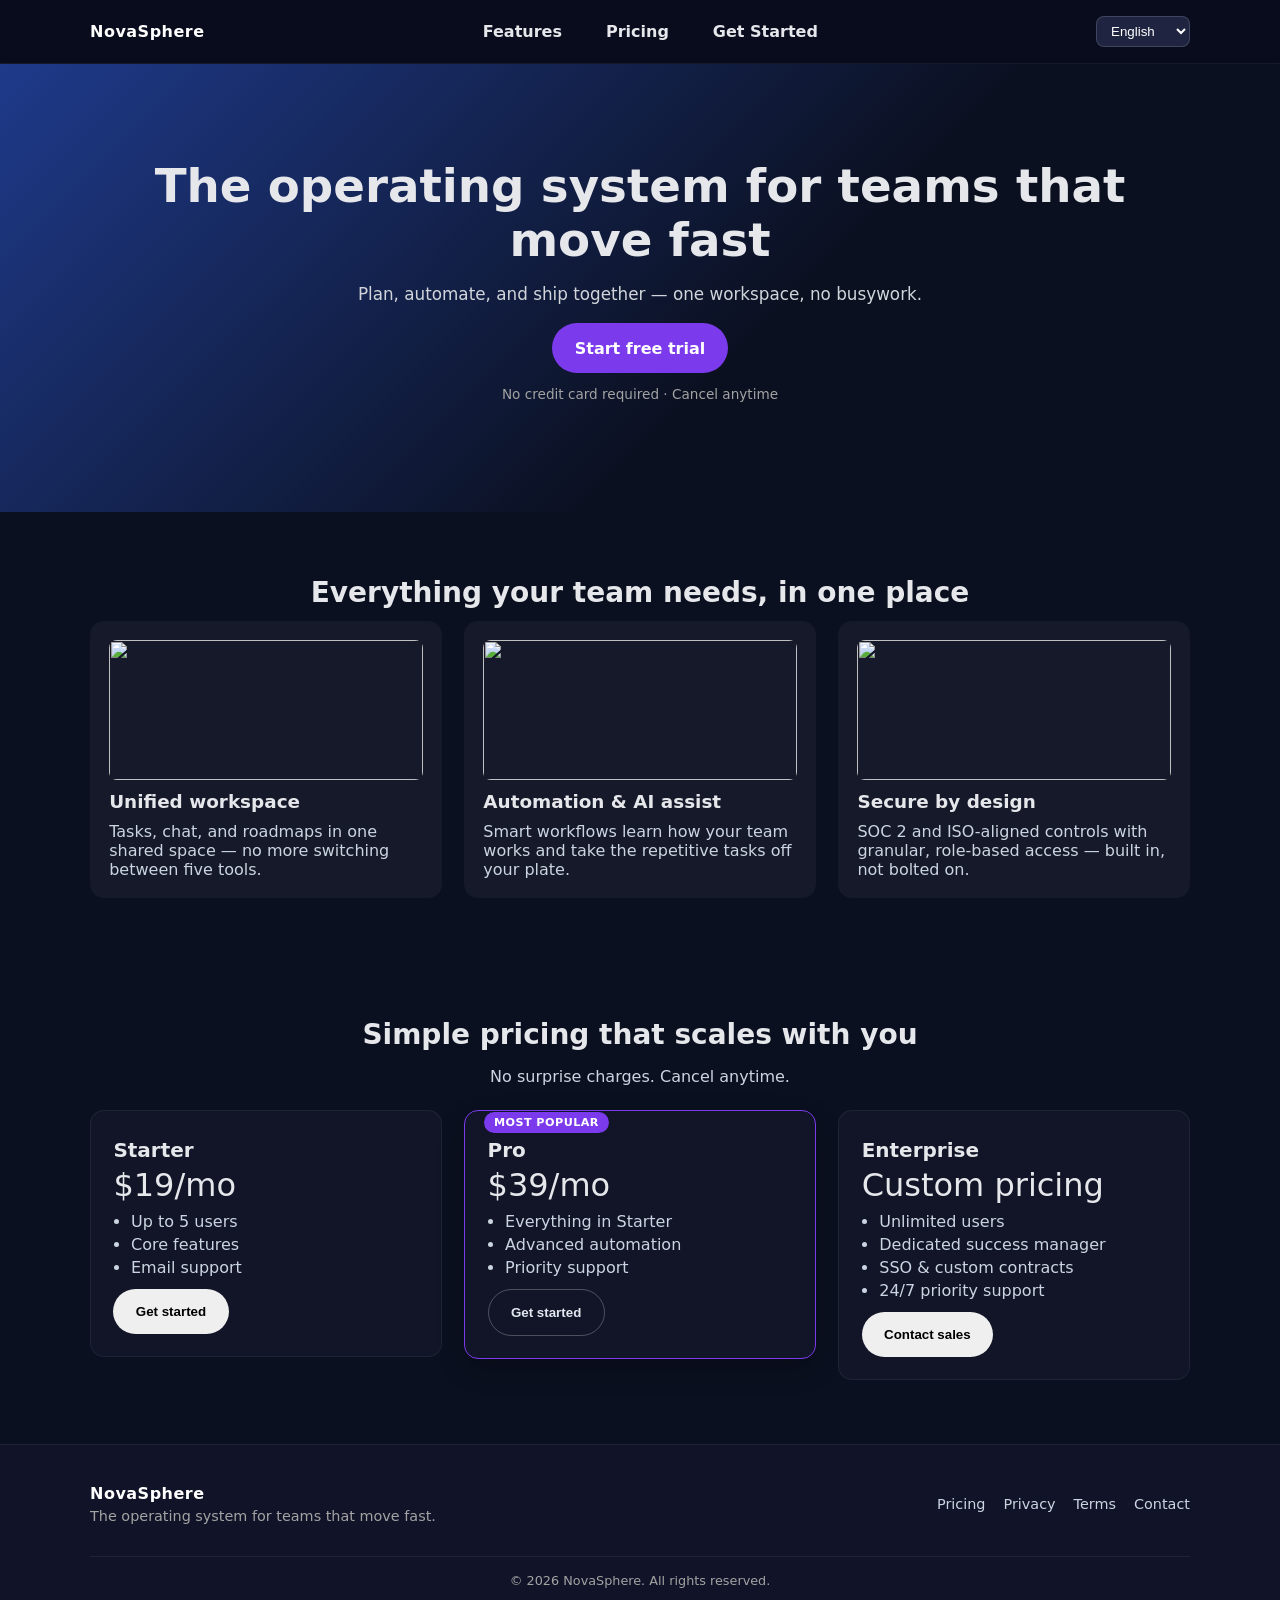
==== demo/novasphere/index.html @ d4017ab7 "polish: NovaSphere demo copy/layout - flesh out Enterprise plan, credible footer, fix i18n bug, add " ====
<!-- index.html — NovaSphere demo landing page (Phase 3 integration target) -->
<!doctype html>
<html lang="en">
<head>
  <meta charset="utf-8" />
  <meta name="viewport" content="width=device-width, initial-scale=1" />
  <title>NovaSphere - Modern SaaS Landing</title>
  <link rel="stylesheet" href="styles.css?v=1.1.0">
</head>
<body>
  <header class="site-header" aria-label="Main">
    <div class="container header-inner">
      <a href="#" class="logo" aria-label="NovaSphere logo">NovaSphere</a>
      <nav class="main-nav" aria-label="Primary">
        <a href="#features" data-i18n="nav_features">Features</a>
        <a href="#pricing" data-i18n="nav_pricing">Pricing</a>
        <a href="#cta" data-i18n="nav_cta">Get Started</a>
      </nav>
      <div class="lang-switch" aria-label="Language switcher">
        <select id="langSelect" aria-label="Language">
          <option value="en" selected>English</option>
          <option value="es">Español</option>
          <option value="fr">Français</option>
        </select>
      </div>
    </div>
  </header>
  <main>
    <section class="hero" id="home" aria-label="Hero">
      <div class="container">
        <h1 class="hero-content" data-i18n="hero_title">
          The operating system for teams that move fast
        </h1>
        <p class="sub" data-i18n="hero_sub">
          Plan, automate, and ship together — one workspace, no busywork.
        </p>
        <a href="#pricing" class="btn btn-primary" data-i18n="cta_primary" aria-label="Start Free Trial">Start free trial</a>
        <p class="hero-note" data-i18n="hero_note">No credit card required · Cancel anytime</p>
      </div>
    </section>
    <section id="features" class="features" aria-label="Features">
      <div class="container">
        <h2 class="section-title" data-i18n="features_title">Everything your team needs, in one place</h2>
        <div class="features-grid" role="list">
          <article class="feature" role="listitem">
            <img src="./assets/images/image003.jpg" alt="" />
            <h3 data-i18n="feature_1_title">Unified workspace</h3>
            <p data-i18n="feature_1_desc">Tasks, chat, and roadmaps in one shared space — no more switching between five tools.</p>
          </article>
          <article class="feature" role="listitem">
            <img src="./assets/images/image012.jpg" alt="" />
            <h3 data-i18n="feature_2_title">Automation & AI assist</h3>
            <p data-i18n="feature_2_desc">Smart workflows learn how your team works and take the repetitive tasks off your plate.</p>
          </article>
          <article class="feature" role="listitem">
            <img src="./assets/images/image021.jpg" alt="" />
            <h3 data-i18n="feature_3_title">Secure by design</h3>
            <p data-i18n="feature_3_desc">SOC 2 and ISO-aligned controls with granular, role-based access — built in, not bolted on.</p>
          </article>
        </div>
      </div>
    </section>
    <section id="pricing" class="pricing" aria-label="Pricing">
      <div class="container">
        <h2 class="section-title" data-i18n="pricing_title">Simple pricing that scales with you</h2>
        <p class="section-sub" data-i18n="pricing_sub">No surprise charges. Cancel anytime.</p>
        <div class="pricing-grid" role="list">
          <div class="card" role="listitem">
            <h3 data-i18n="pricing_basic_title">Starter</h3>
            <p class="price"><span>$</span>19<span>/mo</span></p>
            <ul>
              <li data-i18n="pricing_basic_feature1">Up to 5 users</li>
              <li data-i18n="pricing_basic_feature2">Core features</li>
              <li data-i18n="pricing_basic_feature3">Email support</li>
            </ul>
            <button class="btn" data-i18n="pricing_getstarted" aria-label="Get started with Starter">Get started</button>
          </div>
          <div class="card featured" role="listitem">
            <p class="badge" data-i18n="pricing_pro_badge">Most popular</p>
            <h3 data-i18n="pricing_pro_title">Pro</h3>
            <p class="price"><span>$</span>39<span>/mo</span></p>
            <ul>
              <li data-i18n="pricing_pro_feature1">Everything in Starter</li>
              <li data-i18n="pricing_pro_feature2">Advanced automation</li>
              <li data-i18n="pricing_pro_feature3">Priority support</li>
            </ul>
            <button class="btn btn-ghost" data-i18n="pricing_getstarted" aria-label="Get started with Pro">Get started</button>
          </div>
          <div class="card" role="listitem">
            <h3 data-i18n="pricing_enterprise_title">Enterprise</h3>
            <p class="price" data-i18n="pricing_enterprise_price">Custom pricing</p>
            <ul>
              <li data-i18n="pricing_enterprise_feature1">Unlimited users</li>
              <li data-i18n="pricing_enterprise_feature2">Dedicated success manager</li>
              <li data-i18n="pricing_enterprise_feature3">SSO & custom contracts</li>
              <li data-i18n="pricing_enterprise_feature4">24/7 priority support</li>
            </ul>
            <button class="btn" data-i18n="pricing_contact" aria-label="Contact Sales">Contact sales</button>
          </div>
        </div>
      </div>
    </section>
  </main>
  <footer class="site-footer" aria-label="Footer">
    <div class="container footer-inner">
      <div class="footer-brand">
        <span class="logo" aria-label="NovaSphere logo">NovaSphere</span>
        <p data-i18n="footer_tagline">The operating system for teams that move fast.</p>
      </div>
      <nav class="footer-links" aria-label="Footer links">
        <a href="#pricing" data-i18n="footer_link_pricing">Pricing</a>
        <a href="#" data-i18n="footer_link_privacy">Privacy</a>
        <a href="#" data-i18n="footer_link_terms">Terms</a>
        <a href="#" data-i18n="footer_link_contact">Contact</a>
      </nav>
      <p class="footer-copy">&copy; <span data-i18n="year"></span> NovaSphere. <span data-i18n="footer_rights">All rights reserved.</span></p>
    </div>
  </footer>
  <script src="app.js?v=1.1.0"></script>
</body>
</html>
---- demo/novasphere/styles.css ----
/* styles.css — NovaSphere demo (Phase 3 integration target) */
:root{
  --bg: #0b1020;
  --surface: #111428;
  --card: #171a2b;
  --text: #e5e7eb;
  --muted: #a3a3a3;
  --primary: #7c3aed;
  --radius: 14px;
  --shadow: 0 10px 25px rgba(0,0,0,.25);
}
* { box-sizing: border-box; }
html, body { margin: 0; padding: 0; color: var(--text); background: var(--bg); font-family: Inter, ui-sans-serif, system-ui, -apple-system, "Segoe UI", Roboto; }
.container { width: min(1100px, 92%); margin: 0 auto; }
.site-header { position: sticky; top: 0; z-index: 10; backdrop-filter: saturate(1.2) blur(2px); background: rgba(8,12,28,.8); border-bottom: 1px solid rgba(255,255,255,.06); }
.header-inner { display: flex; align-items: center; justify-content: space-between; padding: 14px 0; }
.logo { color: #fff; text-decoration: none; font-weight: 800; letter-spacing: .5px; }
.main-nav { display: flex; gap: 20px; }
.main-nav a { color: #e5e7eb; text-decoration: none; font-weight: 600; padding: 8px 12px; border-radius: 999px; }
.main-nav a:hover { background: rgba(255,255,255,.08); }
.lang-switch select { background: #1f2540; color: #fff; border: 1px solid rgba(255,255,255,.15); border-radius: 8px; padding: 6px 10px; }
.hero { padding: 6rem 0; text-align: center; background: linear-gradient(135deg, #1e3a8a 0%, #0b1020 60%); }
.hero-content { font-size: clamp(1.8rem, 2.4vw + 1rem, 3.2rem); font-weight: 800; line-height: 1.15; margin: 0 0 .75rem; }
.sub { color: #d1d5db; font-size: 1.05rem; margin-bottom: 1.2rem; }
.hero-note { color: var(--muted); font-size: .85rem; margin-top: .85rem; }
.btn { display: inline-block; padding: .95rem 1.4rem; border-radius: 999px; border: 0; cursor: pointer; font-weight: 700; transition: transform .2s ease; text-decoration: none; }
.btn:hover { transform: translateY(-1px); }
.btn-primary { background: #7c3aed; color: #fff; }
.btn-ghost { background: transparent; color: #e2e8f0; border: 1px solid rgba(255,255,255,.25); }
.features { padding: 4rem 0; background: #0b1020; }
.section-title { font-size: 1.75rem; margin: 0 0 .75rem; text-align: center; }
.section-sub { text-align: center; color: #cbd5e1; margin-bottom: 1.5rem; }
.features-grid { display: grid; grid-template-columns: repeat(3, 1fr); gap: 1.4rem; }
.feature { background: rgba(255,255,255,.04); border-radius: var(--radius); padding: 1.2rem; display: flex; flex-direction: column; gap: .65rem; }
.feature img { width: 100%; height: 140px; object-fit: cover; border-radius: 8px; }
.feature h3 { margin: 0; font-size: 1.15rem; }
.feature p { color: #cbd5e1; margin: 0; }
.pricing { padding: 3.5rem 0 4rem; }
.pricing-grid { display: grid; grid-template-columns: repeat(3, 1fr); gap: 1.4rem; align-items: start; }
.card { background: #111527; border-radius: 14px; padding: 1.4rem; border: 1px solid rgba(255,255,255,.06); position: relative; }
.card.featured { border-color: var(--primary); box-shadow: var(--shadow); }
.card .badge { position: absolute; top: -.65rem; left: 1.2rem; background: var(--primary); color: #fff; font-size: .7rem; font-weight: 700; letter-spacing: .04em; text-transform: uppercase; padding: .25rem .6rem; border-radius: 999px; }
.card h3 { margin: .25rem 0 0.25rem; font-size: 1.25rem; }
.card .price { font-size: 2rem; margin: .25rem 0 0.5rem; }
.card ul { padding-left: 1.1rem; color: #cbd5e1; margin: .25rem 0 0.75rem; }
.card li { margin: .25rem 0; }
.site-footer { border-top: 1px solid rgba(255,255,255,.06); padding: 2.4rem 0; background: var(--surface); }
.footer-inner { display: flex; flex-wrap: wrap; align-items: center; justify-content: space-between; gap: 1rem; }
.footer-brand p { color: var(--muted); margin: .35rem 0 0; font-size: .9rem; }
.footer-links { display: flex; gap: 18px; flex-wrap: wrap; }
.footer-links a { color: #cbd5e1; text-decoration: none; font-size: .9rem; }
.footer-links a:hover { color: #fff; }
.footer-copy { width: 100%; color: var(--muted); font-size: .8rem; margin: 1rem 0 0; text-align: center; border-top: 1px solid rgba(255,255,255,.06); padding-top: 1rem; }
@media (max-width: 1024px) {
  .features-grid { grid-template-columns: repeat(2, 1fr); }
  .pricing-grid { grid-template-columns: repeat(2, 1fr); }
}
@media (max-width: 768px) {
  .features-grid, .pricing-grid { grid-template-columns: 1fr; }
  .hero { padding: 3rem 0; }
  .header-inner { padding: 12px 0; }
  .footer-inner { flex-direction: column; text-align: center; }
}
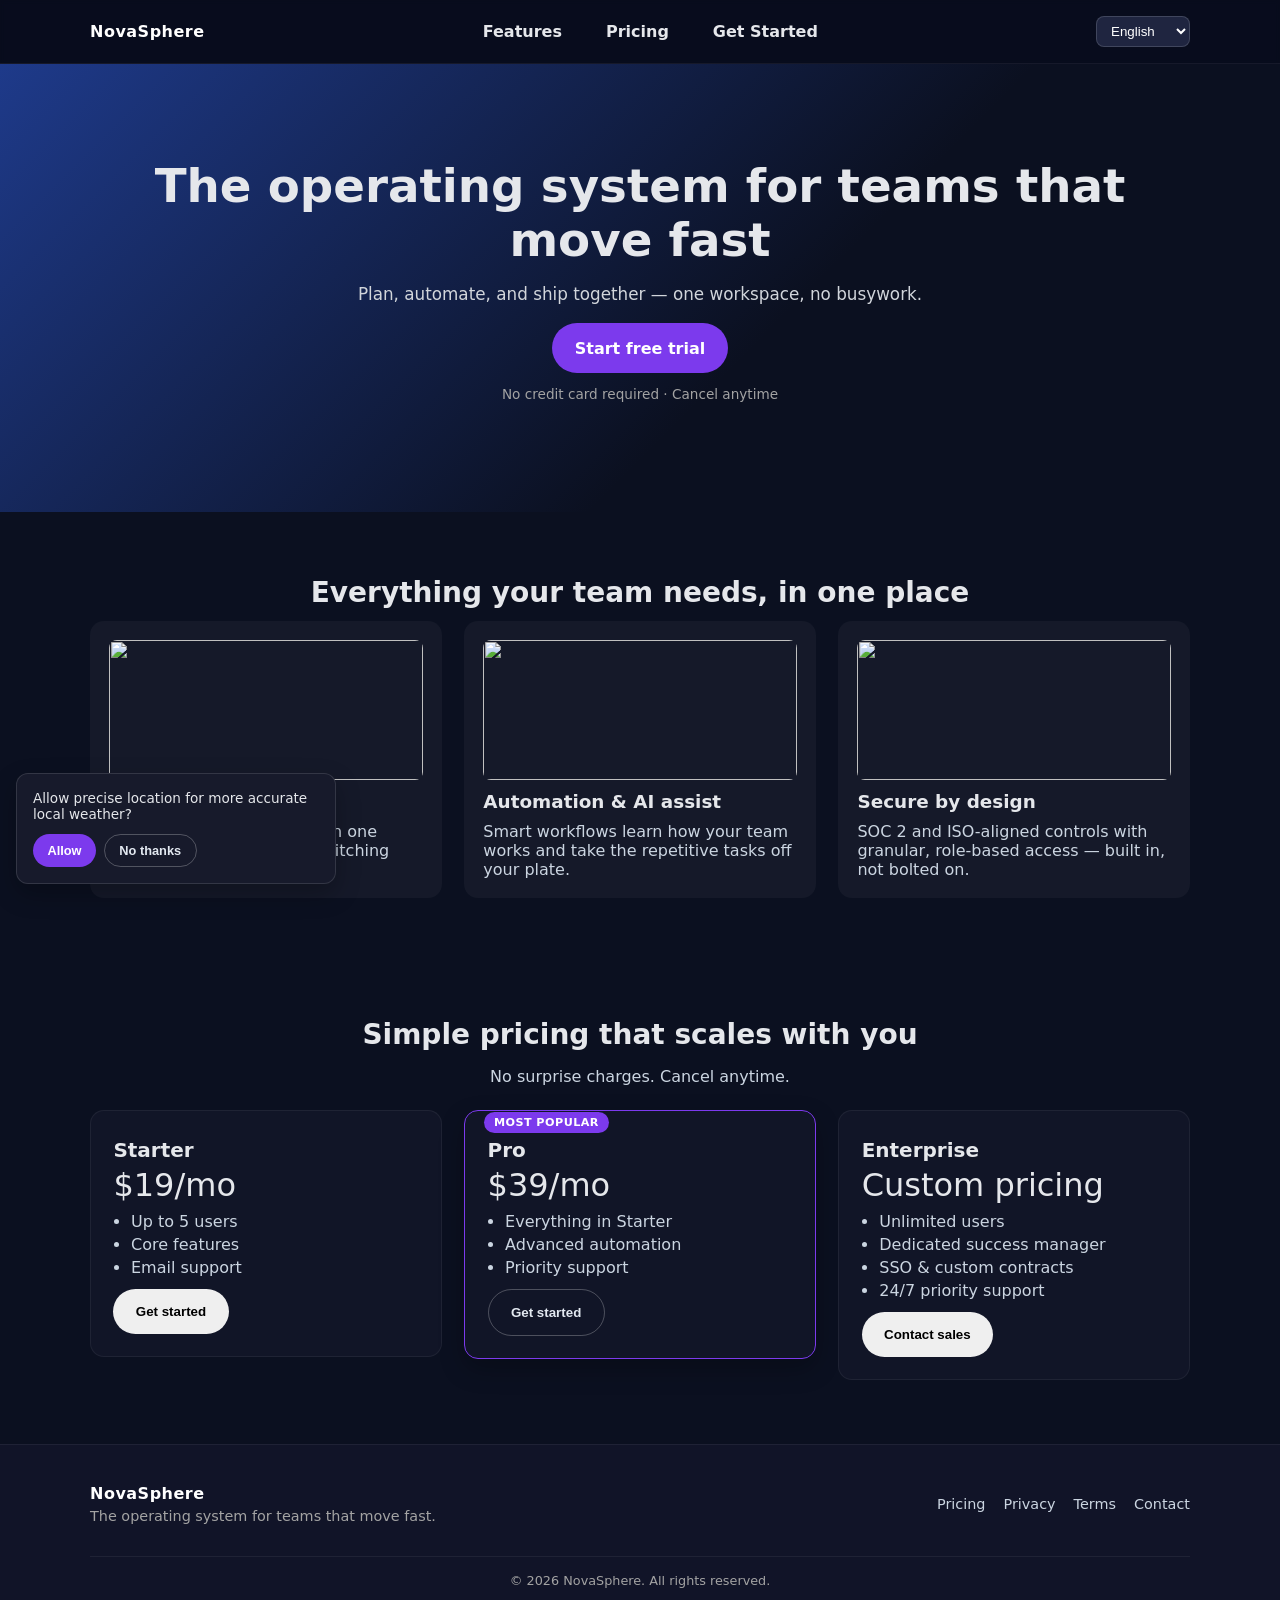
==== commit 8ff628ca: "feat: Phase 3 - wire context engine + config datasets into NovaSphere demo (auto i18n, weather theme" ====
--- a/demo/novasphere/index.html
+++ b/demo/novasphere/index.html
@@ -8,6 +8,7 @@
   <link rel="stylesheet" href="styles.css?v=1.1.0">
 </head>
 <body>
+  <div id="nationalAccentBar" class="national-accent-bar" hidden aria-hidden="true"></div>
   <header class="site-header" aria-label="Main">
     <div class="container header-inner">
       <a href="#" class="logo" aria-label="NovaSphere logo">NovaSphere</a>
@@ -117,5 +118,6 @@
     </div>
   </footer>
   <script src="app.js?v=1.1.0"></script>
+  <script type="module" src="integration.js?v=1.0.0"></script>
 </body>
 </html>
--- a/demo/novasphere/styles.css
+++ b/demo/novasphere/styles.css
@@ -61,3 +61,66 @@
   .header-inner { padding: 12px 0; }
   .footer-inner { flex-direction: column; text-align: center; }
 }
+
+/* --- Phase 3: context engine integration --- */
+
+/* Thin national-color accent bar, shown once the visitor's country is known. */
+.national-accent-bar { height: 4px; width: 100%; }
+
+/* Floating widget: visitor's local place / time / weather. */
+.context-widget {
+  position: fixed;
+  right: 1rem;
+  bottom: 1rem;
+  z-index: 40;
+  background: rgba(17, 20, 40, .92);
+  border: 1px solid rgba(255,255,255,.1);
+  border-radius: 12px;
+  padding: .85rem 1rem;
+  box-shadow: var(--shadow);
+  font-size: .85rem;
+  max-width: 220px;
+  backdrop-filter: blur(4px);
+}
+.context-widget-row { margin: .15rem 0; }
+.context-widget-title { color: var(--muted); font-size: .75rem; text-transform: uppercase; letter-spacing: .04em; }
+.context-widget-main { display: flex; align-items: baseline; gap: .5rem; }
+.context-widget-temp { font-weight: 800; font-size: 1.2rem; color: var(--primary); }
+.context-widget-desc { color: #e5e7eb; }
+.context-widget-time { color: var(--muted); font-size: .75rem; }
+
+/* Holiday banner — dismissible strip at the very top of the page. */
+.holiday-banner {
+  display: flex;
+  align-items: center;
+  justify-content: center;
+  gap: 1rem;
+  background: var(--primary);
+  color: #fff;
+  padding: .6rem 1rem;
+  font-size: .9rem;
+  text-align: center;
+}
+.holiday-banner-close { background: transparent; border: 0; color: #fff; font-size: 1.1rem; cursor: pointer; line-height: 1; }
+
+/* Geolocation consent prompt — small, non-blocking, dismissible. */
+.geo-consent-prompt {
+  position: fixed;
+  left: 1rem;
+  bottom: 1rem;
+  z-index: 41;
+  max-width: 320px;
+  background: var(--card);
+  border: 1px solid rgba(255,255,255,.12);
+  border-radius: 12px;
+  padding: 1rem;
+  box-shadow: var(--shadow);
+  font-size: .85rem;
+}
+.geo-consent-prompt p { margin: 0 0 .75rem; color: #e5e7eb; }
+.geo-consent-actions { display: flex; gap: .5rem; }
+.geo-consent-actions .btn { padding: .5rem .9rem; font-size: .8rem; }
+
+@media (max-width: 480px) {
+  .context-widget, .geo-consent-prompt { left: .75rem; right: .75rem; max-width: none; }
+}
